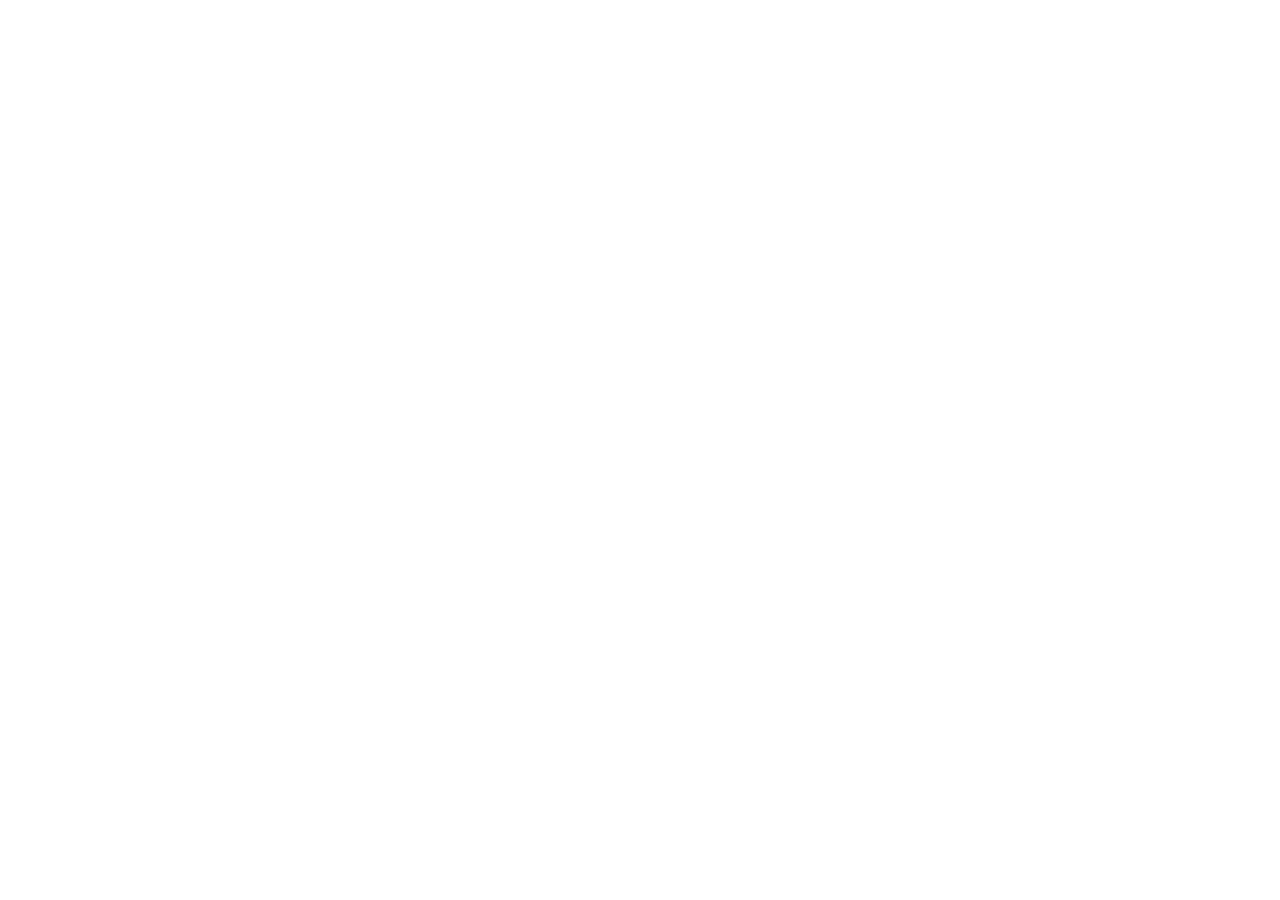
==== index.html @ 5a1a36a9 "first commit" ====
<!DOCTYPE html>
<html lang="en">

<head>
  <meta charset="UTF-8">
  <meta name="viewport" content="width=device-width, initial-scale=1.0">
  <title> Frontend Mentor | JavaScript fundamental | Challenge 2 </title>
</head>

<body>
  <main class="main"></main>
</body>

</html>
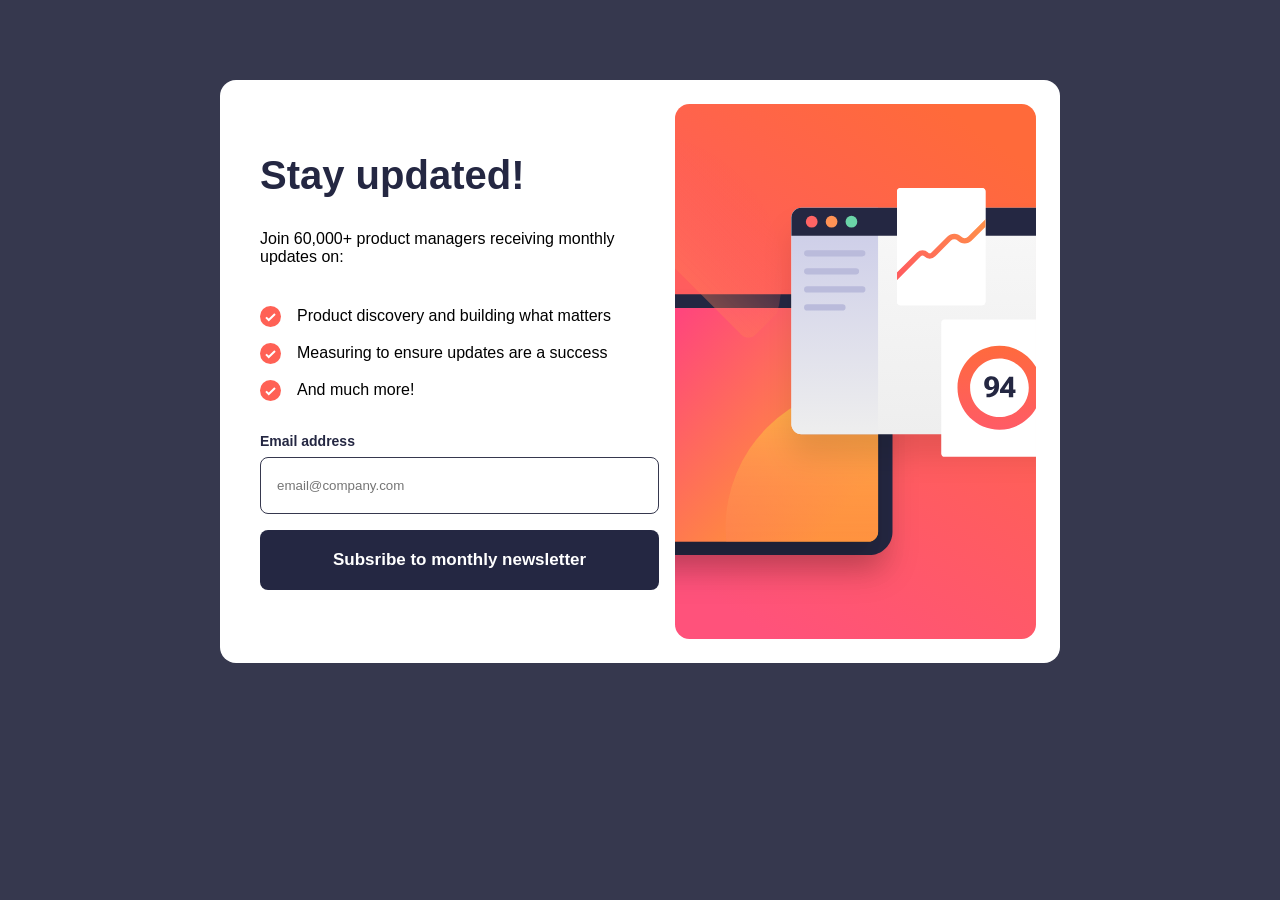
==== commit 336849b9: "newsletter signup from with success message - html, css, vanilla js" ====
--- a/index.html
+++ b/index.html
@@ -5,10 +5,75 @@
   <meta charset="UTF-8">
   <meta name="viewport" content="width=device-width, initial-scale=1.0">
   <title> Frontend Mentor | JavaScript fundamental | Challenge 2 </title>
+
+  <link rel="stylesheet" href="styles.css">
+  <script defer src="main.js"></script>
 </head>
 
 <body>
-  <main class="main"></main>
+  <main class="main">
+    <article class="newsletter">
+      <section class="newsletter__container">
+        <header class="newsletter__hero">
+          <picture>
+            <source srcset="assets/images/illustration-sign-up-desktop.svg" media="(min-width: 64em)">
+            <source srcset="assets/images/illustration-sign-up-tablet.svg" media="(min-width: 40em)">
+            <img src="assets/images/illustration-sign-up-mobile.svg" alt="hero image">
+          </picture>
+        </header>
+
+        <section class="newsletter__content">
+          <h1 class="newsletter__title">Stay updated!</h1>
+          <div class="newsletter__information">
+            <p>Join 60,000+ product managers receiving monthly updates on:</p>
+            <ul class="newsletter__benefit">
+              <li class="newsletter__benefit--item">
+                <i class="newsletter__tick-icon"><img src="assets/images/icon-list.svg" alt=""></i>
+                <span>Product discovery and building what matters</span>
+              </li>
+              <li class="newsletter__benefit--item">
+                <i class="newsletter__tick-icon"><img src="assets/images/icon-list.svg" alt=""></i>
+                <span>Measuring to ensure updates are a success</span>
+              </li>
+              <li class="newsletter__benefit--item">
+                <i class="newsletter__tick-icon"><img src="assets/images/icon-list.svg" alt=""></i>
+                <span>And much more!</span>
+              </li>
+            </ul>
+          </div>
+
+          <form action="" novalidate class="newsletter__form form">
+            <div class="form__group">
+              <div class="form__group-header">
+                <label class="form__label" for="email">Email address</label>
+                <span class="form__error"></span>
+              </div>
+              <input name="email" class="form__input" type="email" placeholder="email@company.com" id="email">
+            </div>
+            <button aria-controls="successModal" aria-expanded="false" class="btn btn__submit" type="submit">Subsribe to
+              monthly newsletter</button>
+          </form>
+        </section>
+      </section>
+    </article>
+    <dialog id="successModal" class="newsletter__success">
+      <div class="newsletter__success-info">
+        <div class="newsletter__success-icon">
+          <img src="assets/images/icon-success.svg" alt="">
+        </div>
+        <h2 class="newsletter__success-title">
+          Thanks for subscribing!
+        </h2>
+        <p class="newsletter__success-description">
+          A confirmation email has been sent to <span>example@gmail.com</span>. Please open it and click the button
+          inside to
+          confirm your subscription.
+        </p>
+      </div>
+      <button class="btn btn__dimiss" type="button">Dimiss and Back</button>
+
+    </dialog>
+  </main>
 </body>
 
 </html>
--- a/styles.css
+++ b/styles.css
@@ -0,0 +1,202 @@
+@import url("https://fonts.googleapis.com/css2?family=Roboto:ital,wght@0,100..900;1,100..900&display=swap");
+*,
+*::after,
+*::before {
+  margin: 0;
+  padding: 0;
+  box-sizing: border-box;
+}
+
+:root {
+  --mobile-breakpoint: 23.4375em;
+  --tablet-breakpoint: 40em;
+  --desktop-breakpoint: 64em;
+  --color-white: white;
+  --color-grey: hsl(0, 0%, 58%);
+  --color-blue-700: hsl(235, 18%, 26%);
+  --color-blue-800: hsl(234, 29%, 20%);
+  --color-red: hsl(4, 100%, 67%);
+  --fsize-500: 2.5rem;
+  --fsize-400: 1.0625rem;
+  --fsize-300: 1rem;
+  --fsize-50: 0.875rem;
+  --fweight-regular: 400;
+  --fweight-bold: 700;
+}
+
+body {
+  font-family: Roboto, sans-serif;
+  background-color: var(--color-blue-700);
+}
+
+img {
+  display: block;
+  width: 100%;
+  height: auto;
+  -o-object-fit: cover;
+     object-fit: cover;
+}
+
+.btn {
+  margin-block-start: 1rem;
+  width: 100%;
+  padding: 1.25rem 2rem;
+  border: none;
+  background-color: var(--color-blue-800);
+  color: white;
+  font-weight: var(--fweight-bold);
+  font-size: var(--fsize-400);
+  border-radius: 8px;
+}
+
+.form .form__group {
+  display: block;
+  font-weight: var(--fweight-bold);
+  color: var(--color-blue-800);
+  font-size: var(--fsize-50);
+}
+.form .form__group-header {
+  display: flex;
+  justify-content: space-between;
+}
+.form .form__input {
+  padding: 1.25rem 1rem;
+  width: 100%;
+  border: 1px solid var(--color-blue-700);
+  border-radius: 8px;
+  margin-block-start: 0.5rem;
+}
+.form .form__input::-moz-placeholder {
+  font-family: Roboto, sans-serif;
+}
+.form .form__input::placeholder {
+  font-family: Roboto, sans-serif;
+}
+.form .form__error {
+  opacity: 0;
+  visibility: hidden;
+  transition: opacity 0.2s ease-in-out;
+}
+
+.invalid .form__error {
+  opacity: 1;
+  visibility: visible;
+}
+.invalid .form__error,
+.invalid .form__input,
+.invalid .form__input:focus {
+  color: var(--color-red);
+  outline: var(--color-red);
+}
+.invalid .form__input,
+.invalid .form__input:focus {
+  border: 1px solid var(--color-red);
+}
+
+.newsletter {
+  background-color: var(--color-white);
+  width: 100%;
+  margin: 5rem auto;
+}
+@media (min-width: 40em) {
+  .newsletter {
+    width: min(90%, 30rem);
+    border-radius: 16px;
+    padding: 1.5rem;
+  }
+}
+@media (min-width: 64em) {
+  .newsletter {
+    width: min(90%, 52.5rem);
+    border-radius: 16px;
+    padding: 1.5rem;
+  }
+}
+@media (min-width: 64em) {
+  .newsletter__container {
+    display: flex;
+    justify-content: space-between;
+  }
+}
+.newsletter__content {
+  padding: 1.5rem 1rem;
+}
+@media (min-width: 64em) {
+  .newsletter__content {
+    order: -1;
+  }
+}
+@media (min-width: 40em) {
+  .newsletter__content {
+    display: flex;
+    flex-direction: column;
+    justify-content: center;
+  }
+}
+.newsletter__title {
+  font-size: var(--fsize-500);
+  color: var(--color-blue-800);
+}
+.newsletter__information {
+  margin-block: 2rem;
+  display: flex;
+  flex-direction: column;
+  gap: 1rem;
+}
+.newsletter__benefit {
+  margin-block-start: 1.5rem;
+  display: flex;
+  flex-direction: column;
+  gap: 1rem;
+}
+.newsletter__benefit--item {
+  display: flex;
+  gap: 1rem;
+  align-items: center;
+}
+.newsletter__success:open {
+  display: flex;
+  flex-direction: column;
+  justify-content: space-between;
+  align-items: center;
+}
+.newsletter__success::backdrop {
+  background-color: var(--color-blue-800);
+}
+.newsletter__success {
+  padding: 1.5rem;
+  width: min(90%, 40em);
+  height: 70vh;
+  border-radius: 16px;
+  top: 50%;
+  left: 50%;
+  transform: translate(-50%, -50%);
+}
+@media (min-width: 40em) {
+  .newsletter__success {
+    height: 45vh;
+    width: 45vh;
+  }
+}
+.newsletter__success-icon {
+  width: 4rem;
+  height: 4rem;
+}
+.newsletter__success-title {
+  margin-block-start: 2rem;
+  font-size: var(--fsize-500);
+  color: var(--color-blue-800);
+}
+.newsletter__success-description {
+  margin-block-start: 1.5rem;
+}
+.newsletter__success-description span {
+  font-weight: var(--fweight-bold);
+}
+.newsletter__success .btn__dimiss {
+  margin-block-start: auto;
+}
+
+.invisible {
+  display: none;
+}/*# sourceMappingURL=styles.css.map */
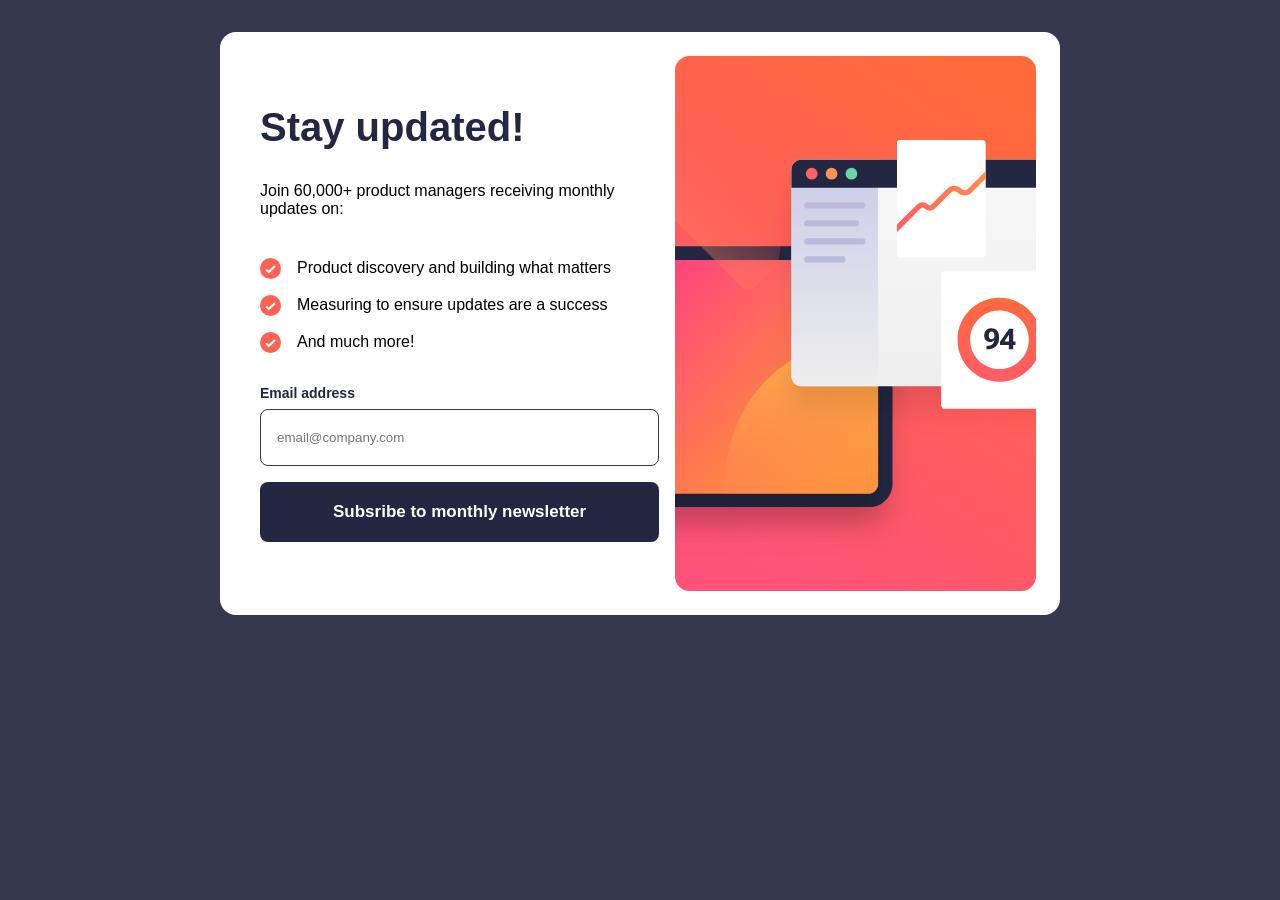
==== commit 2791f952: "fix as fm feedback" ====
--- a/index.html
+++ b/index.html
@@ -70,7 +70,7 @@
           confirm your subscription.
         </p>
       </div>
-      <button class="btn btn__dimiss" type="button">Dimiss and Back</button>
+      <button class="btn btn__dismiss" type="button">Dismiss and Back</button>
 
     </dialog>
   </main>
--- a/styles.css
+++ b/styles.css
@@ -22,6 +22,7 @@
   --fsize-50: 0.875rem;
   --fweight-regular: 400;
   --fweight-bold: 700;
+  --margin-container: 2rem auto;
 }
 
 body {
@@ -81,22 +82,19 @@
 .invalid .form__error {
   opacity: 1;
   visibility: visible;
-}
-.invalid .form__error,
-.invalid .form__input,
-.invalid .form__input:focus {
   color: var(--color-red);
   outline: var(--color-red);
 }
-.invalid .form__input,
-.invalid .form__input:focus {
-  border: 1px solid var(--color-red);
+.invalid .form__input {
+  color: var(--color-red);
+  outline: var(--color-red);
+  border: 2px solid var(--color-red);
 }
 
 .newsletter {
   background-color: var(--color-white);
   width: 100%;
-  margin: 5rem auto;
+  margin: var(--margin-container);
 }
 @media (min-width: 40em) {
   .newsletter {
@@ -165,12 +163,10 @@
 }
 .newsletter__success {
   padding: 1.5rem;
-  width: min(90%, 40em);
+  width: min(100%, 40em);
   height: 70vh;
   border-radius: 16px;
-  top: 50%;
-  left: 50%;
-  transform: translate(-50%, -50%);
+  margin: var(--margin-container);
 }
 @media (min-width: 40em) {
   .newsletter__success {
@@ -193,7 +189,7 @@
 .newsletter__success-description span {
   font-weight: var(--fweight-bold);
 }
-.newsletter__success .btn__dimiss {
+.newsletter__success .btn__dismiss {
   margin-block-start: auto;
 }
 
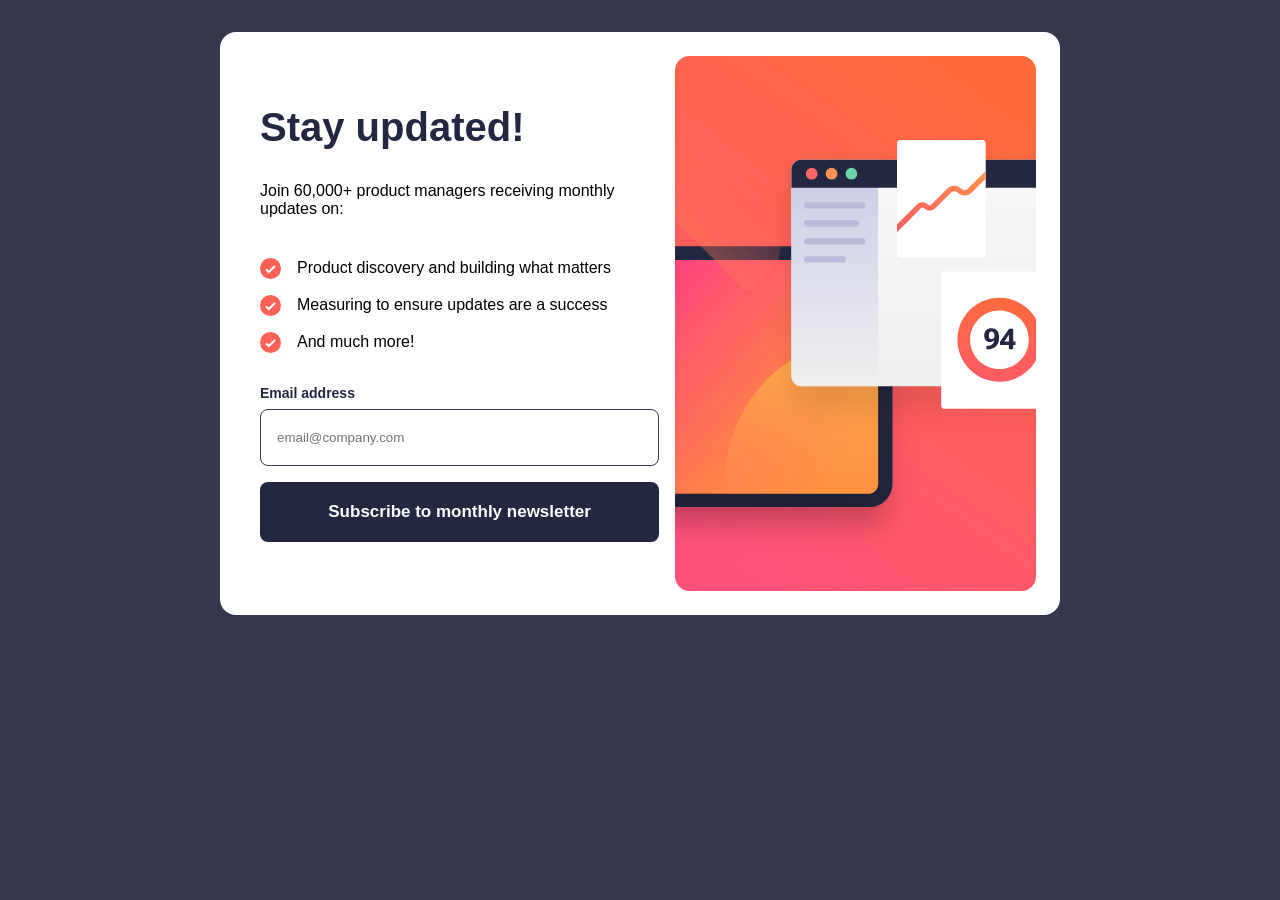
==== commit 9d3df5c5: "fix as fm feedback" ====
--- a/index.html
+++ b/index.html
@@ -28,15 +28,15 @@
             <p>Join 60,000+ product managers receiving monthly updates on:</p>
             <ul class="newsletter__benefit">
               <li class="newsletter__benefit--item">
-                <i class="newsletter__tick-icon"><img src="assets/images/icon-list.svg" alt=""></i>
+                <div class="newsletter__tick-icon"><img src="assets/images/icon-list.svg" alt=""></div>
                 <span>Product discovery and building what matters</span>
               </li>
               <li class="newsletter__benefit--item">
-                <i class="newsletter__tick-icon"><img src="assets/images/icon-list.svg" alt=""></i>
+                <div class="newsletter__tick-icon"><img src="assets/images/icon-list.svg" alt=""></div>
                 <span>Measuring to ensure updates are a success</span>
               </li>
               <li class="newsletter__benefit--item">
-                <i class="newsletter__tick-icon"><img src="assets/images/icon-list.svg" alt=""></i>
+                <div class="newsletter__tick-icon"><img src="assets/images/icon-list.svg" alt=""></div>
                 <span>And much more!</span>
               </li>
             </ul>
@@ -46,26 +46,28 @@
             <div class="form__group">
               <div class="form__group-header">
                 <label class="form__label" for="email">Email address</label>
-                <span class="form__error"></span>
+                <span class="form__error" aria-live="polite"></span>
               </div>
               <input name="email" class="form__input" type="email" placeholder="email@company.com" id="email">
             </div>
-            <button aria-controls="successModal" aria-expanded="false" class="btn btn__submit" type="submit">Subsribe to
-              monthly newsletter</button>
+            <button aria-controls="successModal" aria-expanded="false" class="btn btn__submit" type="submit">Subscribe
+              to monthly newsletter</button>
           </form>
         </section>
       </section>
     </article>
-    <dialog id="successModal" class="newsletter__success">
+    <dialog id="successModal" class="newsletter__success" aria-labelledby="success-title">
       <div class="newsletter__success-info">
         <div class="newsletter__success-icon">
           <img src="assets/images/icon-success.svg" alt="">
         </div>
-        <h2 class="newsletter__success-title">
+        <h2 class="newsletter__success-title" id="success-title">
           Thanks for subscribing!
         </h2>
         <p class="newsletter__success-description">
-          A confirmation email has been sent to <span>example@gmail.com</span>. Please open it and click the button
+          A confirmation email has been sent to <span class="newsletter__success-email" data-email-display
+            aria-live="polite"></span>.
+          Please open it and click the button
           inside to
           confirm your subscription.
         </p>
--- a/styles.css
+++ b/styles.css
@@ -5,6 +5,10 @@
   margin: 0;
   padding: 0;
   box-sizing: border-box;
+  animation-duration: 0.01ms !important;
+  animation-iteration-count: 1 !important;
+  transition-duration: 0.01ms !important;
+  scroll-behavior: auto !important;
 }
 
 :root {
@@ -163,15 +167,14 @@
 }
 .newsletter__success {
   padding: 1.5rem;
-  width: min(100%, 40em);
-  height: 70vh;
+  width: min(100%, 30em);
+  height: 80vh;
   border-radius: 16px;
   margin: var(--margin-container);
 }
-@media (min-width: 40em) {
+@media (min-width: 64em) {
   .newsletter__success {
-    height: 45vh;
-    width: 45vh;
+    height: 50vh;
   }
 }
 .newsletter__success-icon {
@@ -186,7 +189,7 @@
 .newsletter__success-description {
   margin-block-start: 1.5rem;
 }
-.newsletter__success-description span {
+.newsletter__success-email {
   font-weight: var(--fweight-bold);
 }
 .newsletter__success .btn__dismiss {
